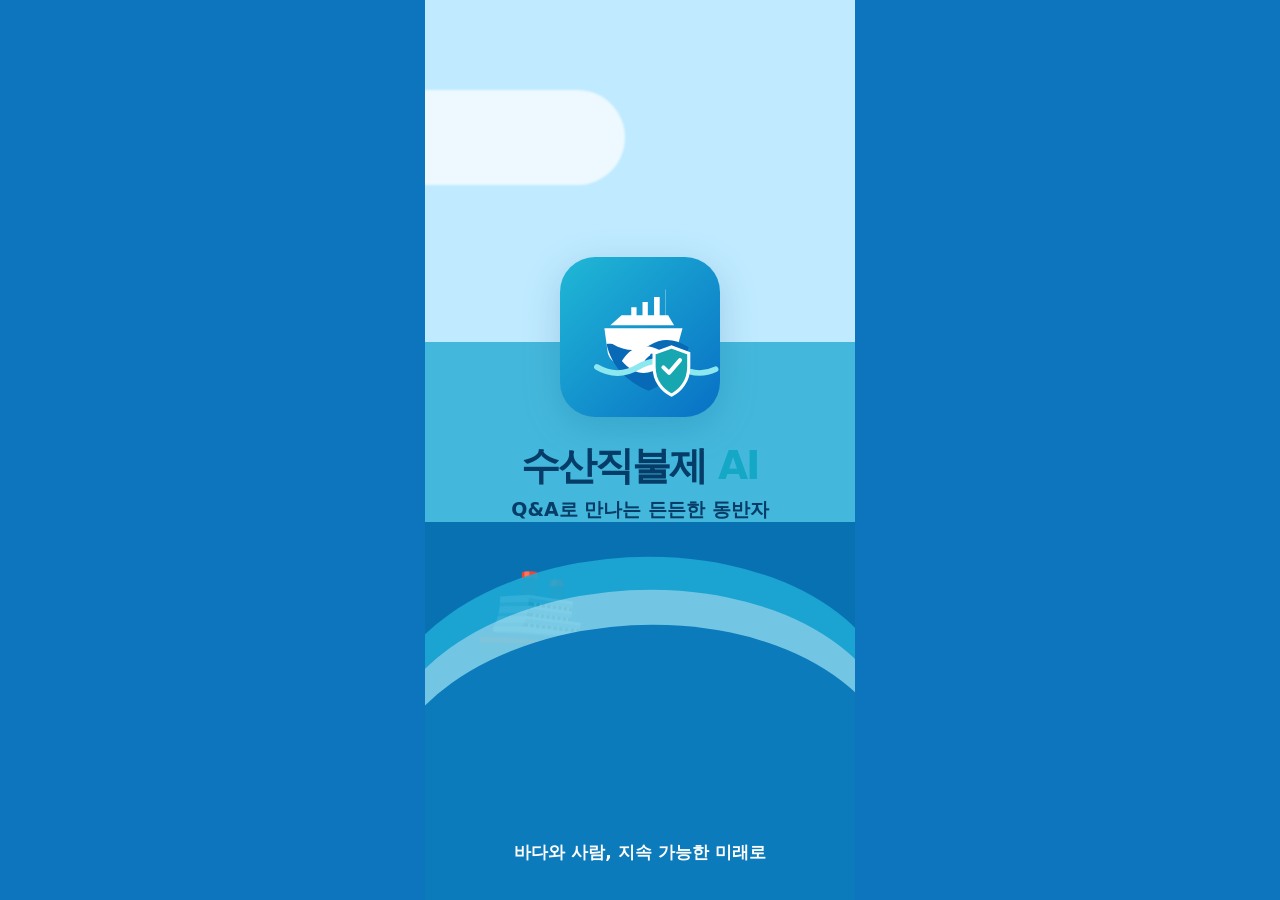
==== splash.html @ a07ad02c "Add files via upload" ====
<!doctype html><html lang="ko"><head><meta charset="utf-8"><meta name="viewport" content="width=device-width,initial-scale=1">
<title>수산직불제 AI Splash</title><style>
*{box-sizing:border-box}body{margin:0;background:#0c75bd;font-family:system-ui,-apple-system,"Noto Sans KR",sans-serif}
.frame{width:430px;height:900px;max-width:100vw;max-height:100vh;margin:auto;position:relative;overflow:hidden;background:linear-gradient(#bfeaff 0 38%,#44b8dc 38% 58%,#0871b2 58% 100%);display:flex;align-items:center;justify-content:center;color:#063c68}
.cloud{position:absolute;width:260px;height:95px;background:rgba(255,255,255,.72);border-radius:90px;top:90px;left:-60px;filter:blur(1px)}
.logo{position:relative;z-index:3;text-align:center;margin-top:-120px}.logo img{width:160px;height:160px;filter:drop-shadow(0 10px 18px rgba(0,74,121,.18))}.logo h1{margin:18px 0 4px;font-size:39px;letter-spacing:-2px}.logo h1 em{font-style:normal;color:#14a7c6}.logo p{font-size:19px;font-weight:800;margin:0}.boat{position:absolute;bottom:225px;left:48px;font-size:95px}.wave{position:absolute;bottom:-55px;left:-10%;width:120%;height:330px;border-radius:50% 50% 0 0;background:#0b7bbc;box-shadow:0 -35px 0 rgba(255,255,255,.38),0 -68px 0 rgba(29,169,214,.9);transform:rotate(-3deg)}
.tag{position:absolute;bottom:36px;left:0;right:0;text-align:center;color:#fff;font-weight:800;font-size:17px;z-index:4}
</style></head><body><div class="frame"><div class="cloud"></div><div class="logo"><img src="assets/icon.svg"><h1>수산직불제 <em>AI</em></h1><p>Q&A로 만나는 든든한 동반자</p></div><div class="boat">🚢</div><div class="wave"></div><div class="tag">바다와 사람, 지속 가능한 미래로</div></div></body></html>
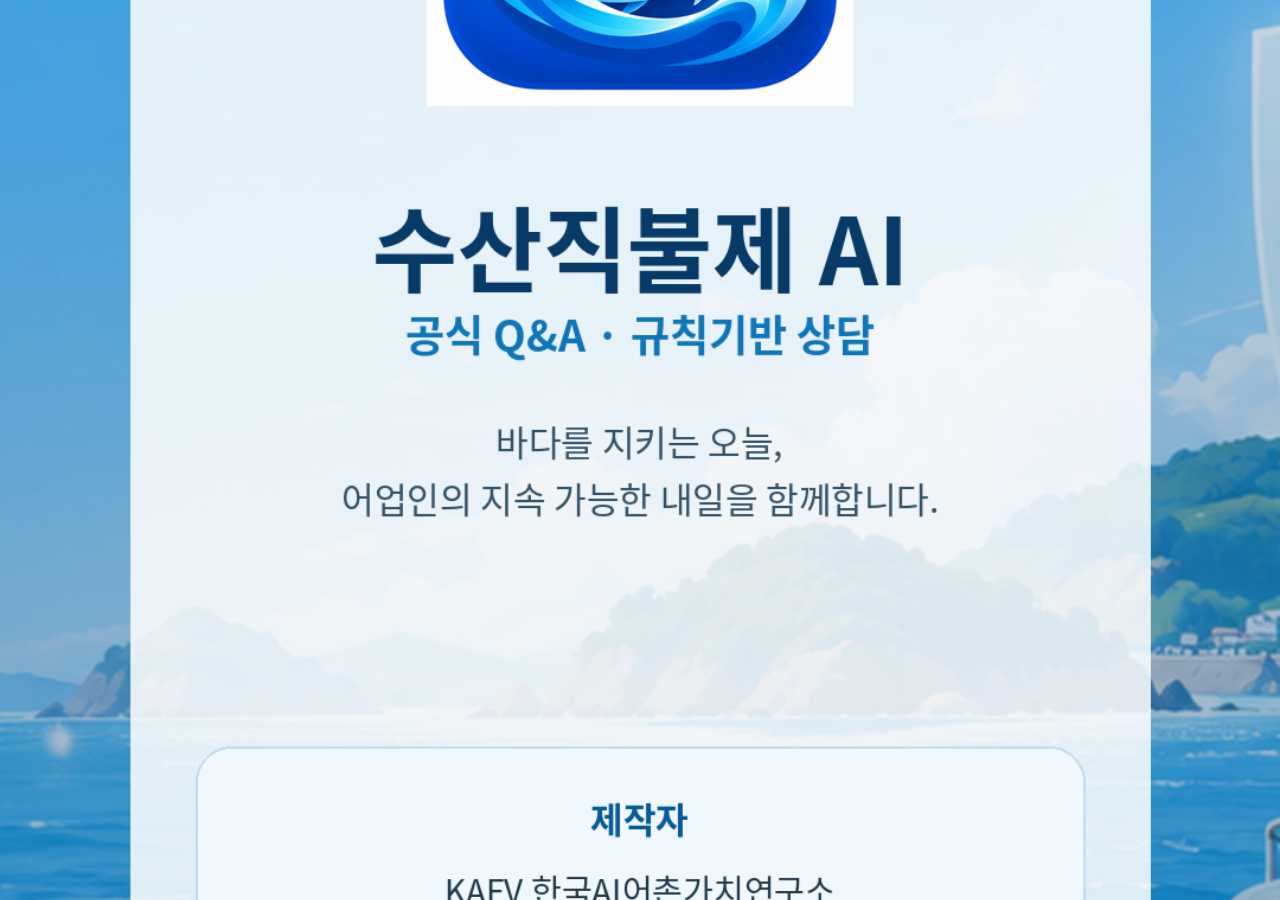
==== commit 8d6a04bb: "Add files via upload" ====
--- a/splash.html
+++ b/splash.html
@@ -1,8 +1,18 @@
-<!doctype html><html lang="ko"><head><meta charset="utf-8"><meta name="viewport" content="width=device-width,initial-scale=1">
-<title>수산직불제 AI Splash</title><style>
-*{box-sizing:border-box}body{margin:0;background:#0c75bd;font-family:system-ui,-apple-system,"Noto Sans KR",sans-serif}
-.frame{width:430px;height:900px;max-width:100vw;max-height:100vh;margin:auto;position:relative;overflow:hidden;background:linear-gradient(#bfeaff 0 38%,#44b8dc 38% 58%,#0871b2 58% 100%);display:flex;align-items:center;justify-content:center;color:#063c68}
-.cloud{position:absolute;width:260px;height:95px;background:rgba(255,255,255,.72);border-radius:90px;top:90px;left:-60px;filter:blur(1px)}
-.logo{position:relative;z-index:3;text-align:center;margin-top:-120px}.logo img{width:160px;height:160px;filter:drop-shadow(0 10px 18px rgba(0,74,121,.18))}.logo h1{margin:18px 0 4px;font-size:39px;letter-spacing:-2px}.logo h1 em{font-style:normal;color:#14a7c6}.logo p{font-size:19px;font-weight:800;margin:0}.boat{position:absolute;bottom:225px;left:48px;font-size:95px}.wave{position:absolute;bottom:-55px;left:-10%;width:120%;height:330px;border-radius:50% 50% 0 0;background:#0b7bbc;box-shadow:0 -35px 0 rgba(255,255,255,.38),0 -68px 0 rgba(29,169,214,.9);transform:rotate(-3deg)}
-.tag{position:absolute;bottom:36px;left:0;right:0;text-align:center;color:#fff;font-weight:800;font-size:17px;z-index:4}
-</style></head><body><div class="frame"><div class="cloud"></div><div class="logo"><img src="assets/icon.svg"><h1>수산직불제 <em>AI</em></h1><p>Q&A로 만나는 든든한 동반자</p></div><div class="boat">🚢</div><div class="wave"></div><div class="tag">바다와 사람, 지속 가능한 미래로</div></div></body></html>+<!doctype html>
+<html lang="ko">
+<head>
+  <meta charset="utf-8">
+  <meta name="viewport" content="width=device-width,initial-scale=1,viewport-fit=cover">
+  <meta name="theme-color" content="#0879c9">
+  <title>수산직불제 AI</title>
+  <style>
+    html,body{margin:0;width:100%;height:100%;background:#0879c9;overflow:hidden}
+    body{display:flex;align-items:center;justify-content:center}
+    img{width:100%;height:100%;object-fit:cover}
+  </style>
+</head>
+<body>
+  <img src="./assets/images/splash-1080x1920.png" alt="수산직불제 AI">
+  <script>setTimeout(()=>location.replace('./index.html'),1500);</script>
+</body>
+</html>
